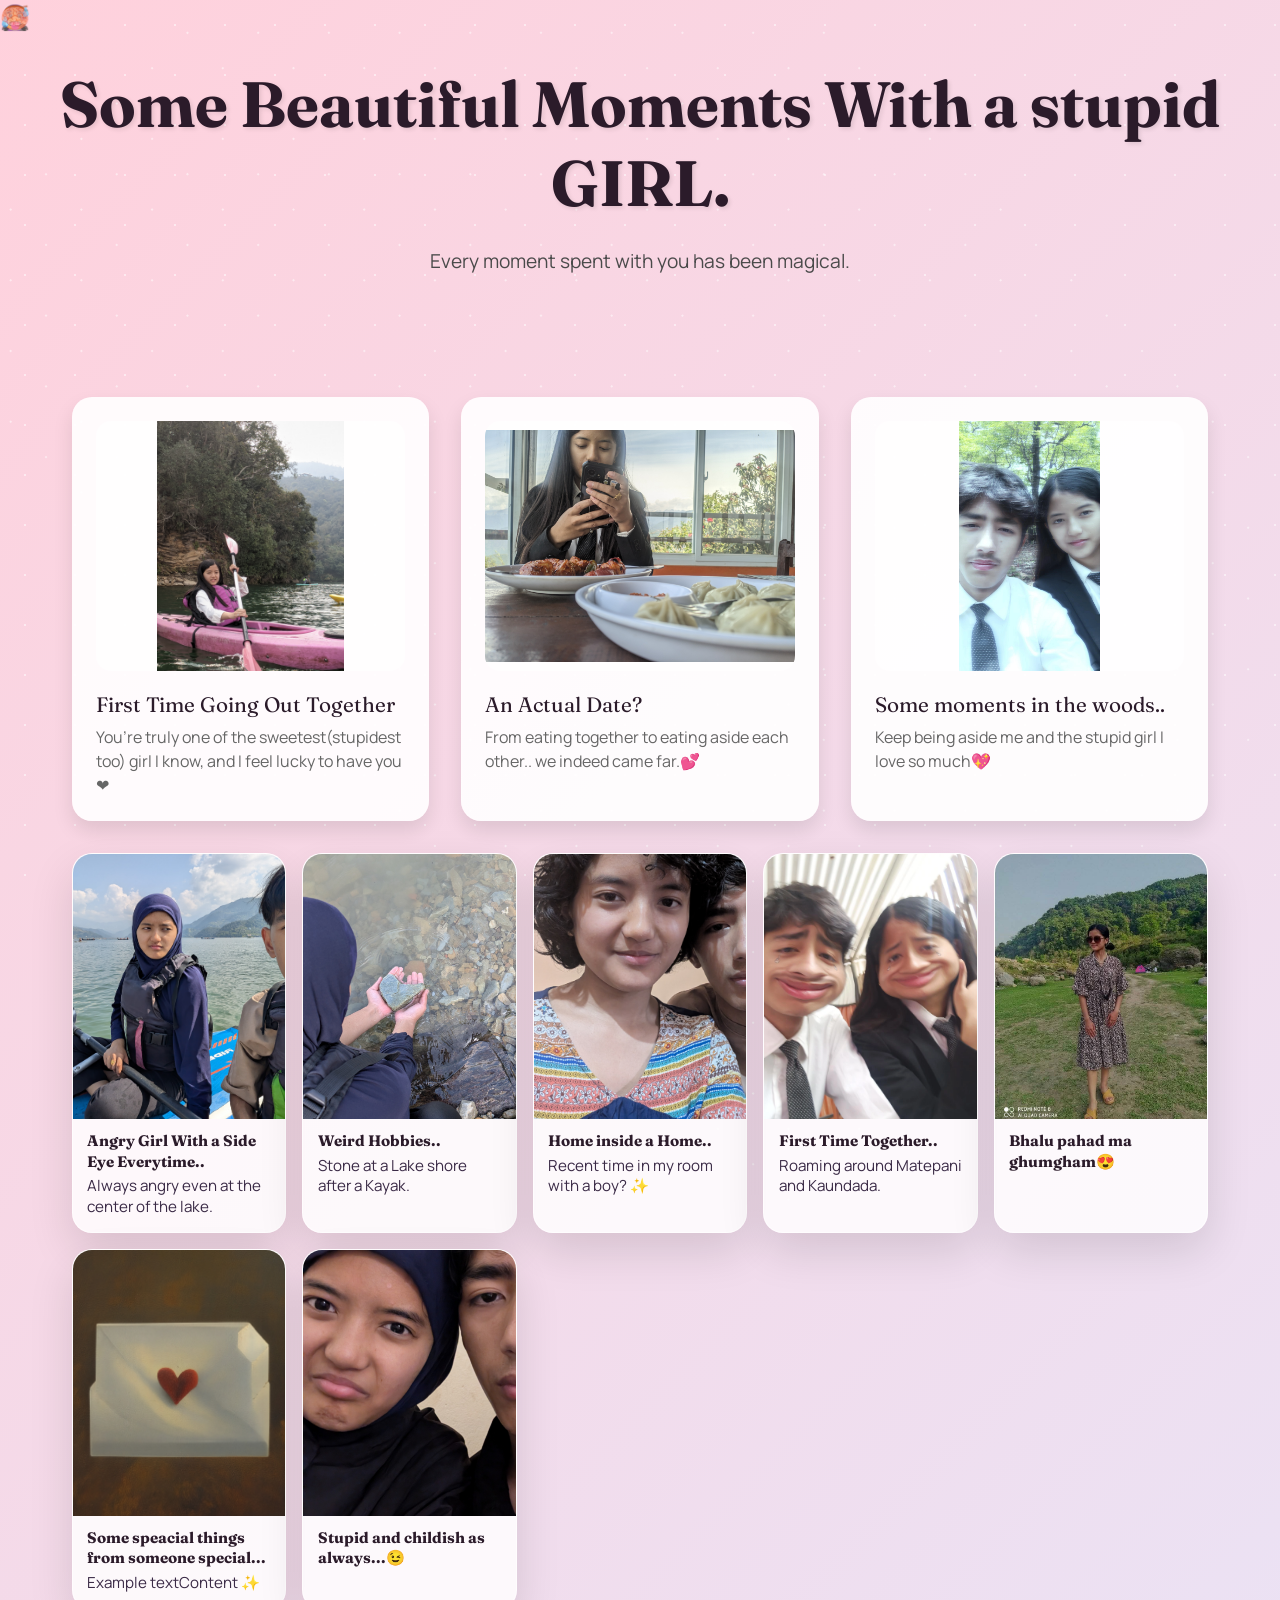
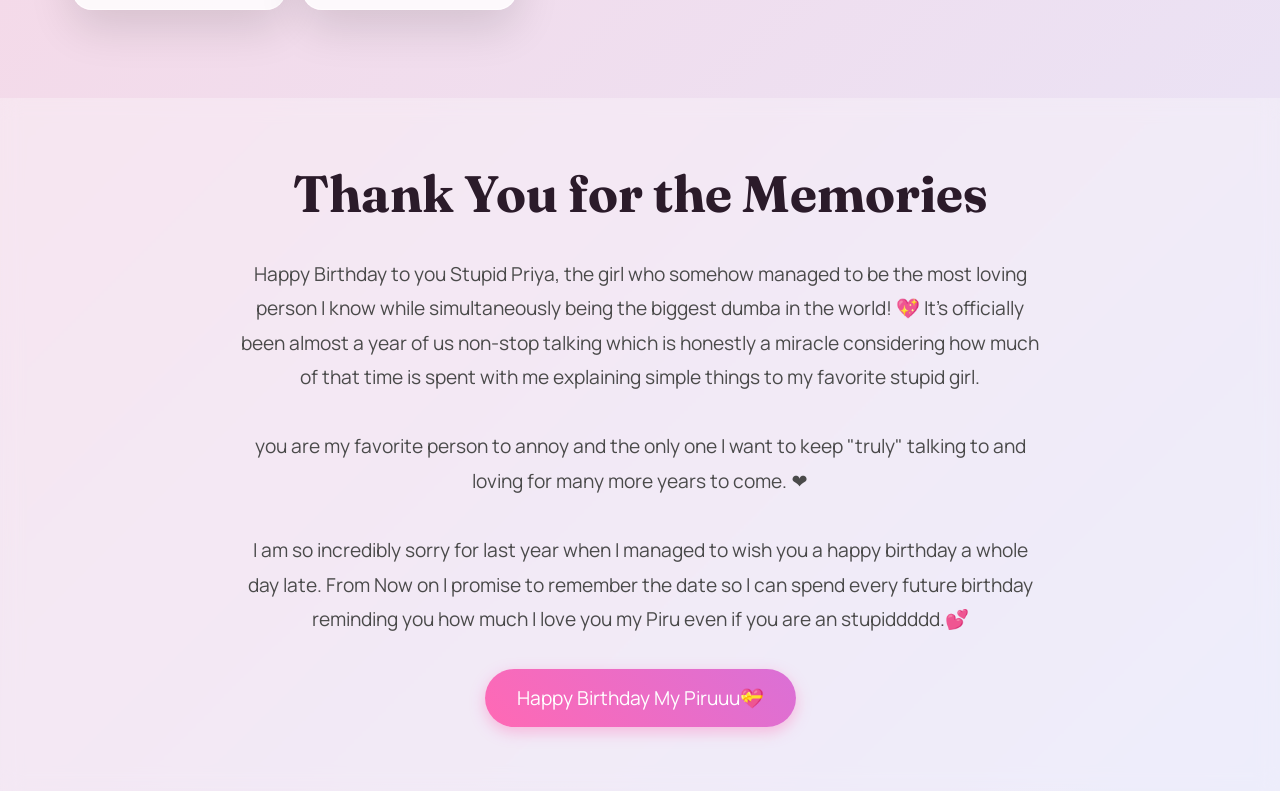
==== last.html @ 0ad27f25 "Add files via upload" ====
<!DOCTYPE html>
<html lang="en">

<head>
    <meta charset="UTF-8">
    <meta name="viewport" content="width=device-width, initial-scale=1.0">
    <title>Our Beautiful Memories ✨</title>
    <style>
        @import url('https://fonts.googleapis.com/css2?family=Fraunces:opsz,wght@9..144,500;9..144,700&family=Manrope:wght@400;600;700&display=swap');

        * {
            margin: 0;
            padding: 0;
            box-sizing: border-box;
        }

        body {
            min-height: 100vh;
            background: linear-gradient(135deg,
                    #ffd1dc 0%,
                    #e6e6fa 25%,
                    #ffefd5 50%,
                    #e6e6fa 75%,
                    #ffd1dc 100%);
            background-size: 400% 400%;
            animation: gradientFlow 15s ease infinite;
            font-family: 'Manrope', system-ui, -apple-system, Segoe UI, Roboto, Arial, sans-serif;
            overflow-x: hidden;
            color: #4a4a4a;
        }

        @keyframes gradientFlow {
            0% {
                background-position: 0% 50%;
            }

            50% {
                background-position: 100% 50%;
            }

            100% {
                background-position: 0% 50%;
            }
        }

        /* Enhanced Sparkle Effect */
        .magic-sparkles {
            position: fixed;
            top: 0;
            left: 0;
            width: 100%;
            height: 100%;
            pointer-events: none;
            z-index: 1;
        }

        .sparkle {
            position: absolute;
            width: 6px;
            height: 6px;
            border-radius: 50%;
            background-color: white;
            animation: twinkle var(--duration, 4s) ease-in-out infinite;
            opacity: 0;
        }

        @keyframes twinkle {

            0%,
            100% {
                opacity: 0;
                transform: scale(0.5);
            }

            50% {
                opacity: 0.8;
                transform: scale(1);
            }
        }

        /* Generate 50 sparkles with different positions and animations */
        .magic-sparkles::before,
        .magic-sparkles::after {
            content: '';
            position: absolute;
            width: 100%;
            height: 100%;
            background-image: radial-gradient(circle, white 1px, transparent 1px);
            background-size: 50px 50px;
            animation: sparkleLayer 8s linear infinite;
            opacity: 0.5;
        }

        .magic-sparkles::after {
            animation-delay: -4s;
            transform: rotate(45deg);
        }

        @keyframes sparkleLayer {
            0% {
                transform: translateY(0);
            }

            100% {
                transform: translateY(-50px);
            }
        }

        /* Floating Hearts */
        .floating-hearts {
            position: fixed;
            width: 100%;
            height: 100%;
            pointer-events: none;
            z-index: 2;
        }

        .heart {
            position: absolute;
            font-size: 1.5rem;
            color: rgba(255, 105, 180, 0.6);
            animation: floatHeart var(--float-duration, 6s) ease-in-out infinite;
            animation-delay: var(--delay, 0s);
        }

        @keyframes floatHeart {
            0% {
                transform: translate(0, 100vh) rotate(0deg);
            }

            100% {
                transform: translate(var(--translate-x, 0), -100vh) rotate(360deg);
            }
        }

        /* Welcome Section */
        .welcome {
            text-align: center;
            padding: 4rem 2rem;
            position: relative;
            z-index: 3;
        }

        .welcome h1 {
            font-family: 'Fraunces', serif;
            font-size: clamp(2.4rem, 5vw, 4.2rem);
            color: #2b1b2a;
            text-shadow: 2px 2px 4px rgba(0, 0, 0, 0.1);
            animation: fadeInScale 2s ease;
        }

        .welcome p {
            font-size: 1.2rem;
            max-width: 600px;
            margin: 1.5rem auto;
            line-height: 1.6;
            animation: fadeIn 2s ease 0.5s both;
        }

        /* Enhanced Memory Cards */
        .memory-container {
            max-width: 1200px;
            margin: 0 auto;
            padding: 2rem;
            display: grid;
            grid-template-columns: repeat(auto-fit, minmax(300px, 1fr));
            gap: 2rem;
            z-index: 3;
            position: relative;
        }

        .photo-mosaic {
            max-width: 1200px;
            margin: 0 auto;
            padding: 0 2rem 2.5rem;
            display: grid;
            grid-template-columns: repeat(auto-fit, minmax(180px, 1fr));
            gap: 1rem;
            position: relative;
            z-index: 3;
        }

        .photo-card {
            border-radius: 20px;
            background: rgba(255, 255, 255, 0.82);
            border: 1px solid rgba(255, 255, 255, 0.65);
            box-shadow: 0 18px 45px rgba(0, 0, 0, 0.12);
            overflow: hidden;
            transition: transform 0.35s ease, filter 0.35s ease, box-shadow 0.35s ease;
        }

        .photo-card:hover {
            transform: translateY(-6px) scale(1.01);
            box-shadow: 0 24px 60px rgba(0, 0, 0, 0.16);
            filter: saturate(1.05) contrast(1.02);
        }

        .photo-card img {
            width: 100%;
            aspect-ratio: 4 / 5;
            object-fit: cover;
            display: block;
            background: rgba(255, 255, 255, 0.6);
        }

        .photo-caption {
            padding: 0.75rem 0.9rem 0.95rem;
            font-size: 0.95rem;
            line-height: 1.35;
            color: #3a2a46;
        }

        .photo-caption strong {
            font-family: 'Fraunces', serif;
            font-weight: 700;
            display: block;
            color: #2b1b2a;
            margin-bottom: 0.25rem;
        }

        .memory-card {
            background: rgba(255, 255, 255, 0.9);
            border-radius: 20px;
            padding: 1.5rem;
            box-shadow: 0 10px 20px rgba(0, 0, 0, 0.1);
            transition: all 0.5s cubic-bezier(0.4, 0, 0.2, 1);
            position: relative;
            overflow: hidden;
        }

        .memory-card:hover {
            transform: translateY(-10px) scale(1.02);
            box-shadow: 0 15px 30px rgba(0, 0, 0, 0.15);
        }

        .memory-card::before {
            content: '';
            position: absolute;
            top: 0;
            left: 0;
            width: 100%;
            height: 100%;
            background: linear-gradient(45deg, transparent, rgba(255, 255, 255, 0.4), transparent);
            transform: translateX(-100%);
            transition: 0.5s;
        }

        .memory-card:hover::before {
            transform: translateX(100%);
        }

        .memory-img {
            width: 100%;
            height: 250px;
            object-fit: contain;
            background: rgba(255, 255, 255, 0.6);
            border-radius: 15px;
            margin-bottom: 1rem;
            transition: transform 0.5s ease;
        }

        .memory-card:hover .memory-img {
            transform: scale(1.05);
        }

        .memory-date {
            font-family: 'Fraunces', serif;
            color: #2b1b2a;
            font-size: 1.3rem;
            margin-bottom: 0.5rem;
        }

        .memory-caption {
            font-size: 1rem;
            line-height: 1.5;
            color: #666;
        }

        /* Final Message Section */
        .final-message {
            text-align: center;
            padding: 4rem 2rem;
            background: rgba(255, 255, 255, 0.3);
            backdrop-filter: blur(10px);
            margin-top: 3rem;
            position: relative;
            z-index: 3;
        }

        .final-message h2 {
            font-family: 'Fraunces', serif;
            font-size: clamp(2rem, 4vw, 3.2rem);
            color: #2b1b2a;
            margin-bottom: 2rem;
            animation: heartbeat 2s infinite;
        }

        @keyframes heartbeat {

            0%,
            100% {
                transform: scale(1);
            }

            50% {
                transform: scale(1.1);
            }
        }

        .final-message p {
            font-size: 1.2rem;
            max-width: 800px;
            margin: 0 auto 2rem;
            line-height: 1.8;
        }

        .goodbye-btn {
            display: inline-block;
            padding: 1rem 2rem;
            font-size: 1.2rem;
            background: linear-gradient(45deg, #ff69b4, #da70d6);
            color: white;
            border: none;
            border-radius: 50px;
            cursor: pointer;
            text-decoration: none;
            transition: all 0.3s ease;
            box-shadow: 0 5px 15px rgba(255, 105, 180, 0.4);
            animation: float 3s infinite ease-in-out;
        }

        .goodbye-btn:hover {
            transform: translateY(-5px);
            box-shadow: 0 8px 20px rgba(255, 105, 180, 0.6);
        }

        @keyframes float {

            0%,
            100% {
                transform: translateY(0);
            }

            50% {
                transform: translateY(-10px);
            }
        }

        /* Animations */
        @keyframes fadeInScale {
            0% {
                opacity: 0;
                transform: scale(0.8);
            }

            100% {
                opacity: 1;
                transform: scale(1);
            }
        }

        @keyframes fadeIn {
            0% {
                opacity: 0;
            }

            100% {
                opacity: 1;
            }
        }

        /* Generate Hearts */
        .js-generate-hearts {
            position: fixed;
            width: 100%;
            height: 100%;
            pointer-events: none;
            z-index: 2;
        }

        /* Custom Scrollbar */
        ::-webkit-scrollbar {
            width: 12px;
        }

        ::-webkit-scrollbar-track {
            background: rgba(255, 255, 255, 0.4);
        }

        ::-webkit-scrollbar-thumb {
            background: linear-gradient(45deg, #ff69b4, #da70d6);
            border-radius: 6px;
        }

        /* Responsive Design */
        @media (max-width: 768px) {
            .welcome h1 {
                font-size: 3rem;
            }

            .memory-container {
                grid-template-columns: 1fr;
            }

            .final-message h2 {
                font-size: 2.5rem;
            }

            .photo-mosaic {
                padding: 0 1.25rem 2rem;
                grid-template-columns: repeat(2, 1fr);
            }
        }
    </style>
</head>

<body>
    <div class="magic-sparkles"></div>
    <div class="floating-hearts">
        <!-- Hearts will be generated via CSS -->
        <div class="heart" style="--float-duration: 6s; --delay: 0s; --translate-x: 20px;">🧕</div>
        <div class="heart" style="--float-duration: 8s; --delay: 1s; --translate-x: -30px;">👧🏻</div>
        <div class="heart" style="--float-duration: 7s; --delay: 2s; --translate-x: 40px;">🍜</div>
        <div class="heart" style="--float-duration: 9s; --delay: 3s; --translate-x: -20px;">🥵</div>
        <div class="heart" style="--float-duration: 5s; --delay: 4s; --translate-x: 30px;">🧠</div>
    </div>

    <section class="welcome">
        <h1>Some Beautiful Moments With a stupid GIRL.</h1>
        <p>Every moment spent with you has been magical.</p>
    </section>

    <div class="memory-container">
        <div class="memory-card">
            <img src="./PXL_20250312_142801087.jpg" alt="First Date" class="memory-img">
            <div class="memory-date">First Time Going Out Together</div>
            <div class="memory-caption">You’re truly one of the sweetest(stupidest too) girl I know, and I feel lucky to have you❤️</div>
        </div>
        <div class="memory-card">
            <img src="./PXL_20250412_1223159880.jpg" alt="Beach Day" class="memory-img">
            <div class="memory-date">An Actual Date?</div>
            <div class="memory-caption">From eating together to eating aside each other.. we indeed came far.💕</div>
        </div>
        <div class="memory-card">
            <img src="./IMG_20250419_131625_258.webp" alt="Movie Night" class="memory-img">
            <div class="memory-date">Some moments in the woods..</div>
            <div class="memory-caption">Keep being aside me and the stupid girl I love so much💖</div>
        </div>

    </div>

    <div class="photo-mosaic" aria-hidden="true">
        <div class="photo-card">
            <img src="./PXL_20251025_071159906.MP.jpg" alt="">
            <div class="photo-caption"><strong>Angry Girl With a Side Eye Everytime..</strong>Always angry even at the center of the lake.</div>
        </div>
        <div class="photo-card">
            <img src="./PXL_20251025_083645585.jpg" alt="">
            <div class="photo-caption"><strong>Weird Hobbies..</strong>Stone at a Lake shore after a Kayak.</div>
        </div>
        <div class="photo-card">
            <img src="./PXL_20260314_093806962~2.jpg" alt="">
            <div class="photo-caption"><strong>Home inside a Home..</strong>Recent time in my room with a boy? ✨</div>
        </div>
        <div class="photo-card">
            <img src="./IMG_20250419_122041_543.webp" alt="">
            <div class="photo-caption"><strong>First Time Together..</strong>Roaming around Matepani and Kaundada.</div>
        </div>
        <div class="photo-card">
            <img src="./FB_IMG_1773400015230.jpg" alt="">
            <div class="photo-caption"><strong>Bhalu pahad ma ghumgham😍</strong></div>
        </div>
        <div class="photo-card">
            <img src="./PXL_20250715_231048779~3.jpg" alt="">
            <div class="photo-caption"><strong>Some speacial things from someone special...</strong>Example textContent ✨</div>
        </div>
        <div class="photo-card">
            <img src="./PXL_20260311_073526669~2.jpg" alt="">
            <div class="photo-caption"><strong>Stupid and childish as always...😉</strong></div>
        </div>
    </div>

    <section class="final-message">
        <h2>Thank You for the Memories</h2>
        <p>Happy Birthday to you Stupid Priya, the girl who somehow managed to be the most loving person I know while simultaneously being the biggest dumba in the world! 💖
             It’s officially been almost a year of us non-stop talking
             which is honestly a miracle considering how much of that time is spent with me explaining simple things to my favorite stupid girl.
             <br><br>you are my favorite person to annoy and the only one I want to keep "truly" talking to and loving  for many more years to come. ❤️
             <br><br>

            I am so incredibly sorry for last year when I managed to wish you a happy birthday a whole day late. From Now on I promise to remember the date so I can spend every future birthday reminding you how much I love you my Piru even if you are an stupiddddd.💕</p>
        <a href="#" class="goodbye-btn">Happy Birthday My Piruuu💝</a>
    </section>
</body>

</html>
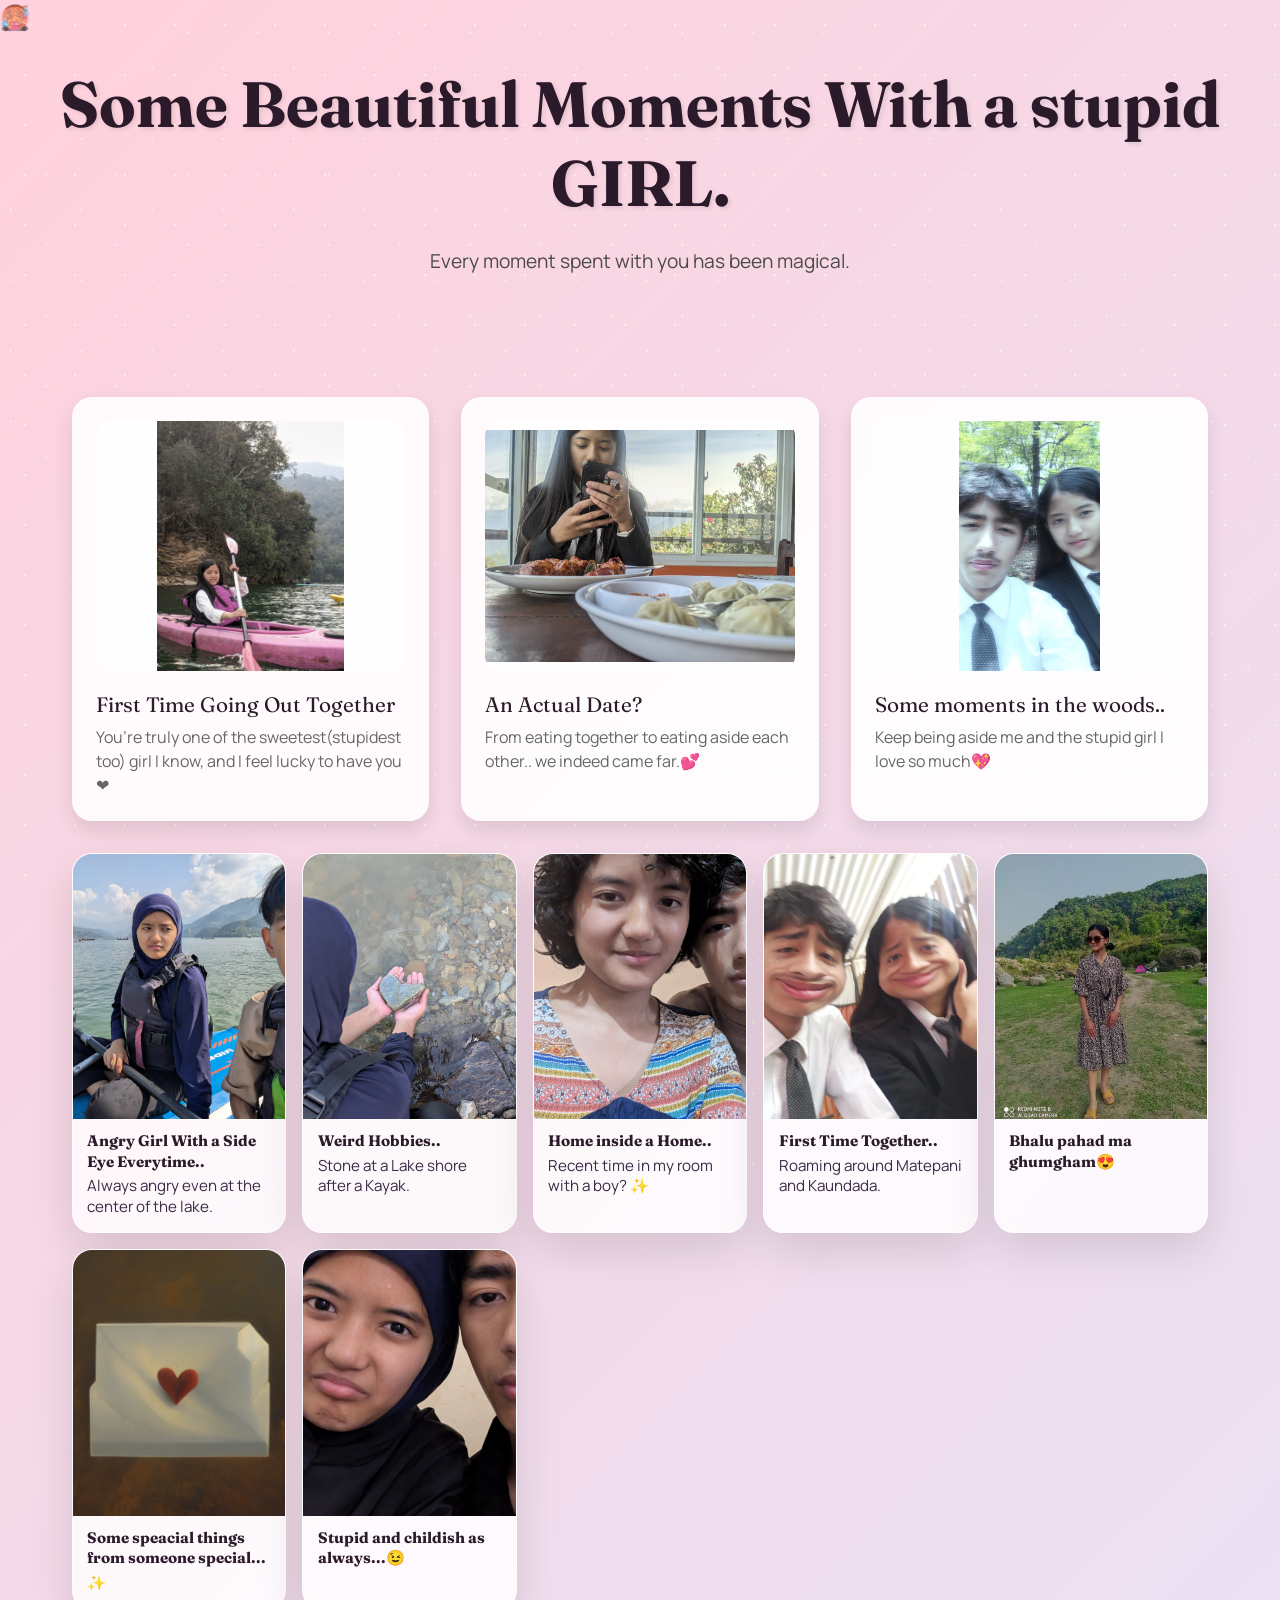
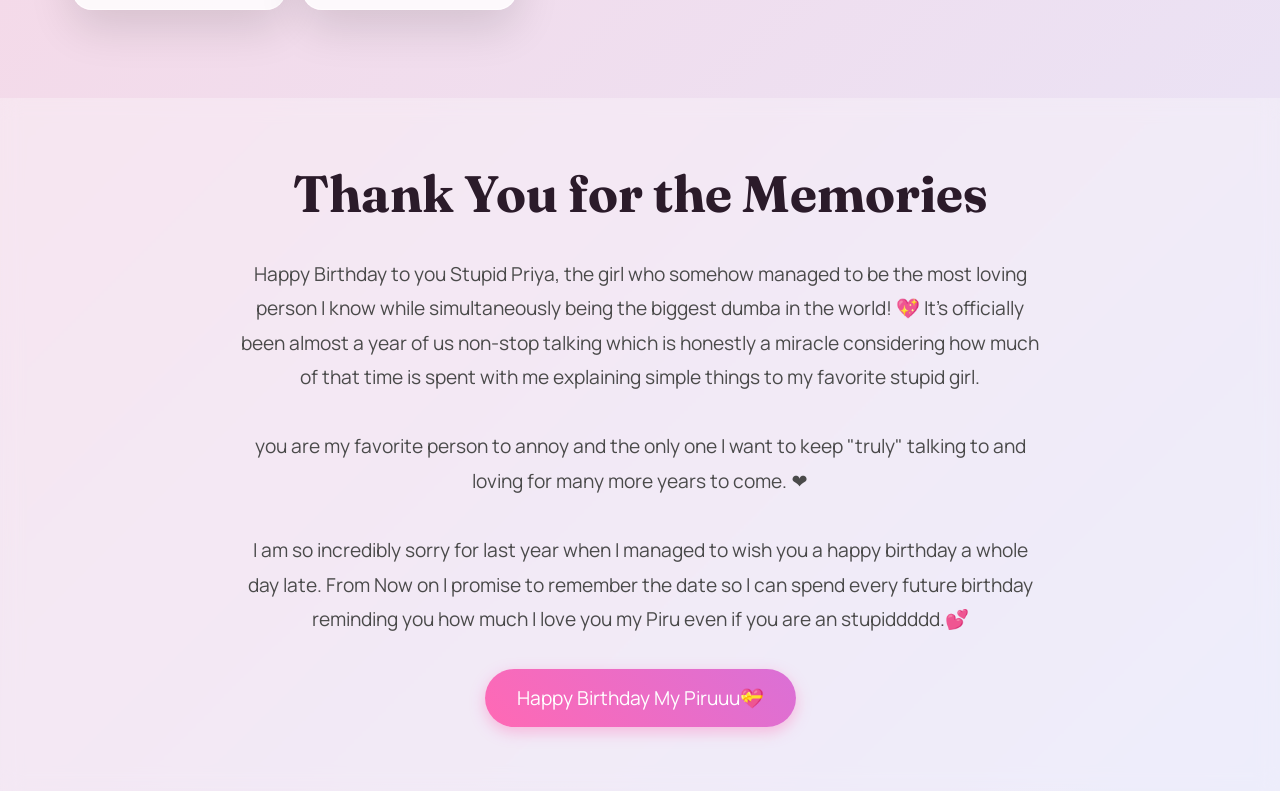
==== commit 141394a8: "Update last.html" ====
--- a/last.html
+++ b/last.html
@@ -472,7 +472,7 @@
         </div>
         <div class="photo-card">
             <img src="./PXL_20250715_231048779~3.jpg" alt="">
-            <div class="photo-caption"><strong>Some speacial things from someone special...</strong>Example textContent ✨</div>
+            <div class="photo-caption"><strong>Some speacial things from someone special...</strong>✨</div>
         </div>
         <div class="photo-card">
             <img src="./PXL_20260311_073526669~2.jpg" alt="">
@@ -493,4 +493,4 @@
     </section>
 </body>
 
-</html>+</html>
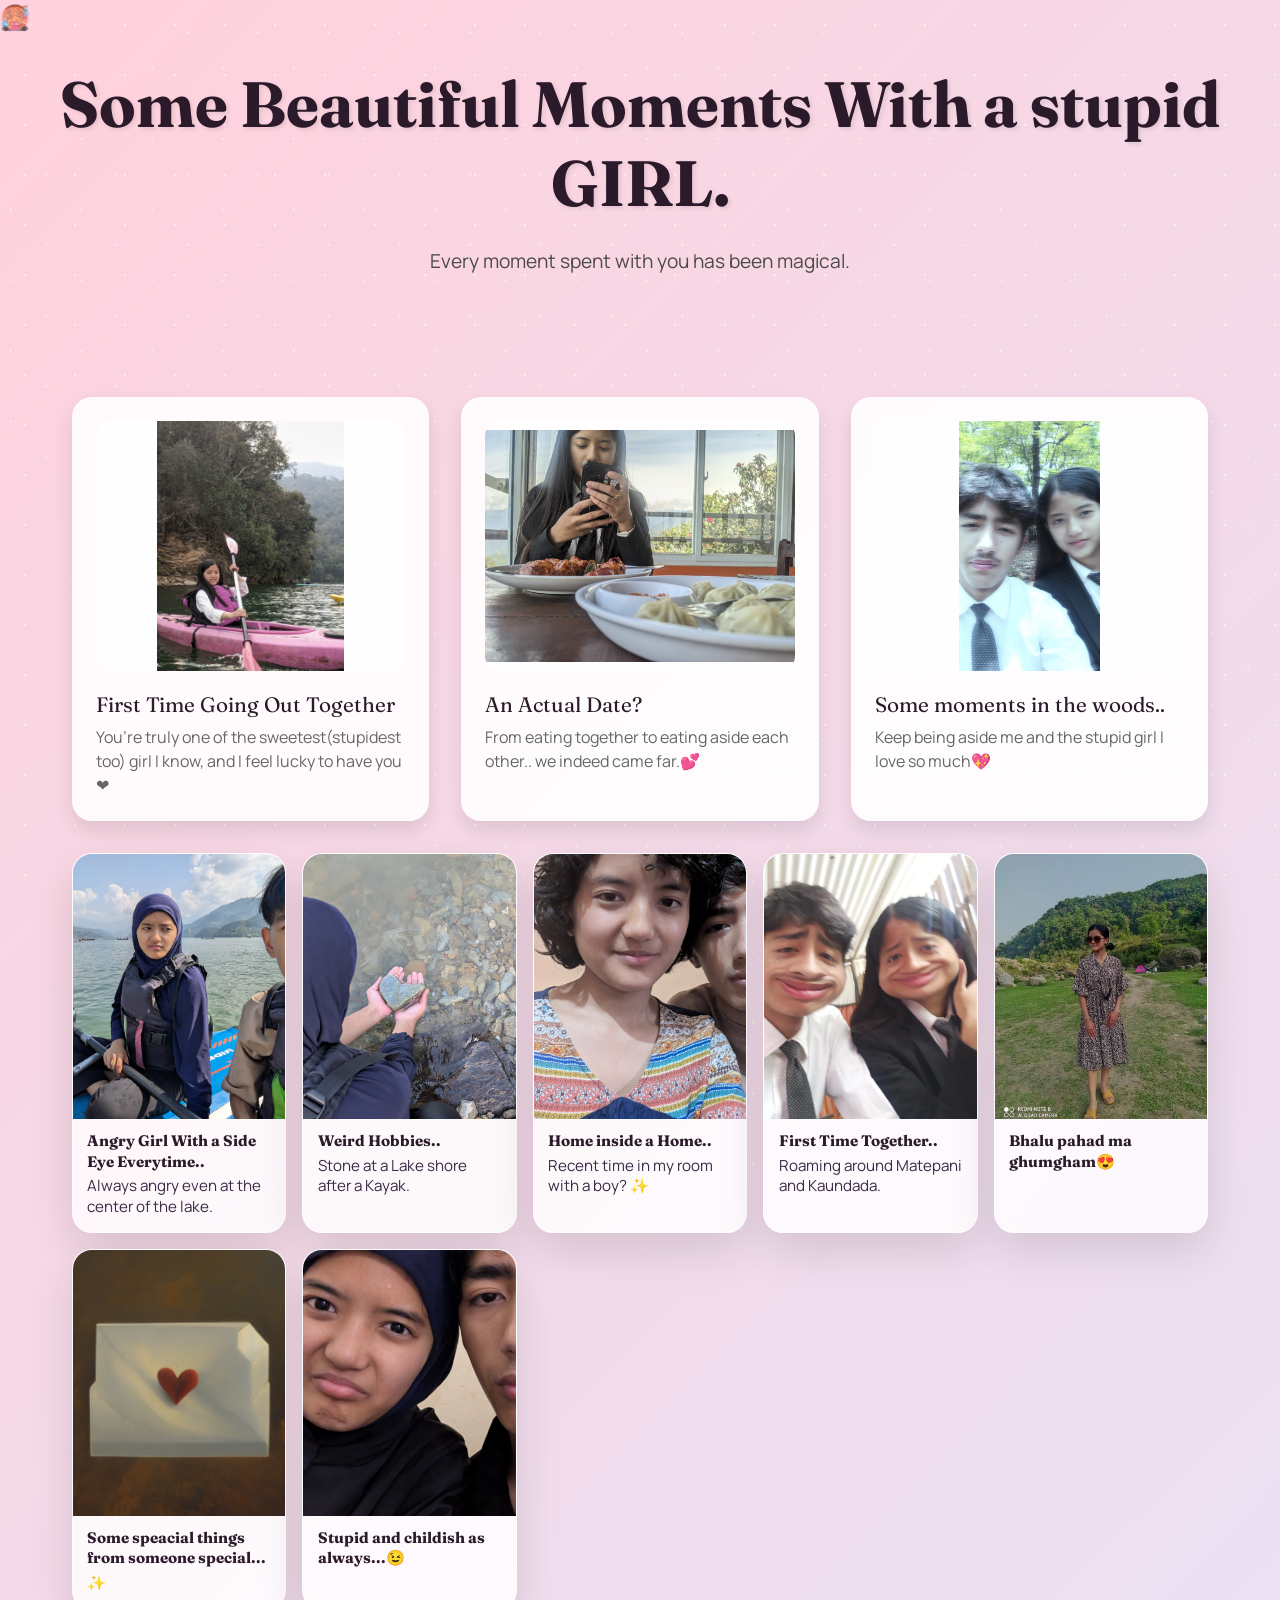
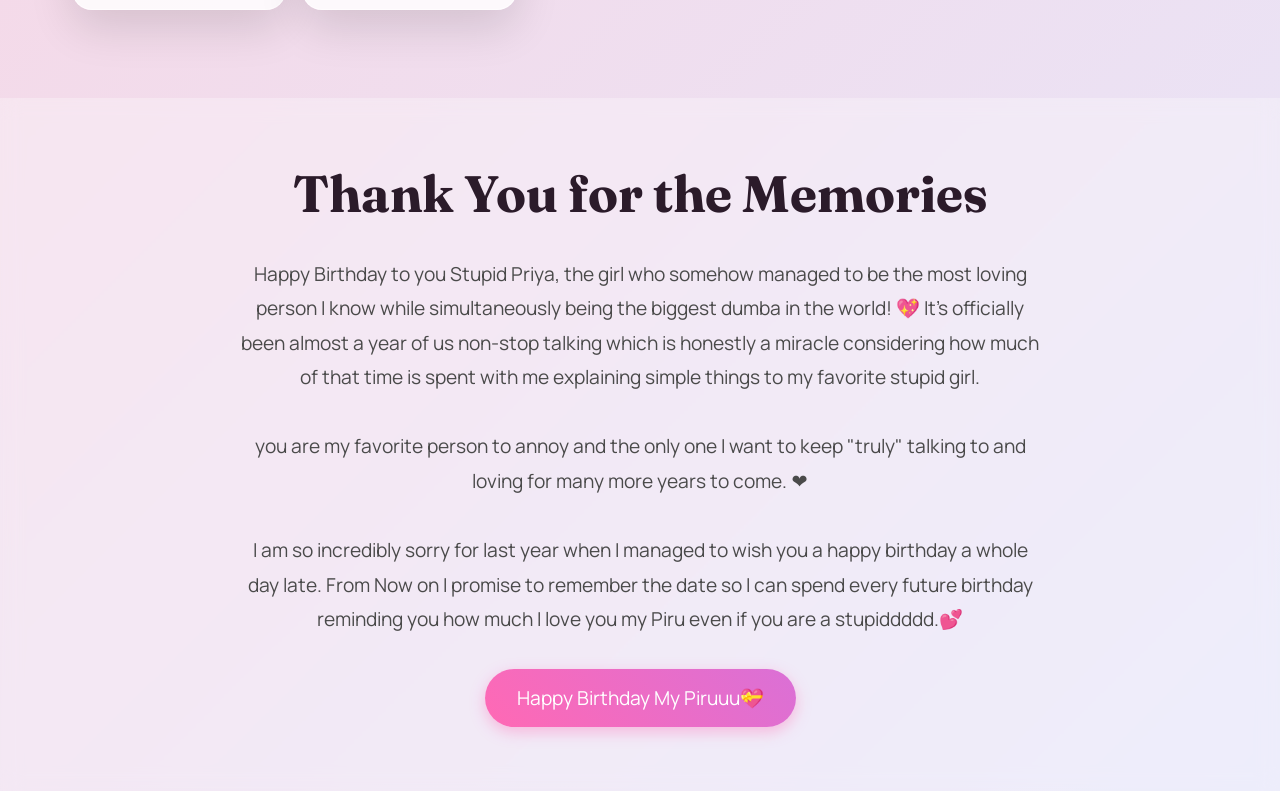
==== commit 86d3dd6c: "Update last.html" ====
--- a/last.html
+++ b/last.html
@@ -488,7 +488,7 @@
              <br><br>you are my favorite person to annoy and the only one I want to keep "truly" talking to and loving  for many more years to come. ❤️
              <br><br>
 
-            I am so incredibly sorry for last year when I managed to wish you a happy birthday a whole day late. From Now on I promise to remember the date so I can spend every future birthday reminding you how much I love you my Piru even if you are an stupiddddd.💕</p>
+            I am so incredibly sorry for last year when I managed to wish you a happy birthday a whole day late. From Now on I promise to remember the date so I can spend every future birthday reminding you how much I love you my Piru even if you are a stupiddddd.💕</p>
         <a href="#" class="goodbye-btn">Happy Birthday My Piruuu💝</a>
     </section>
 </body>
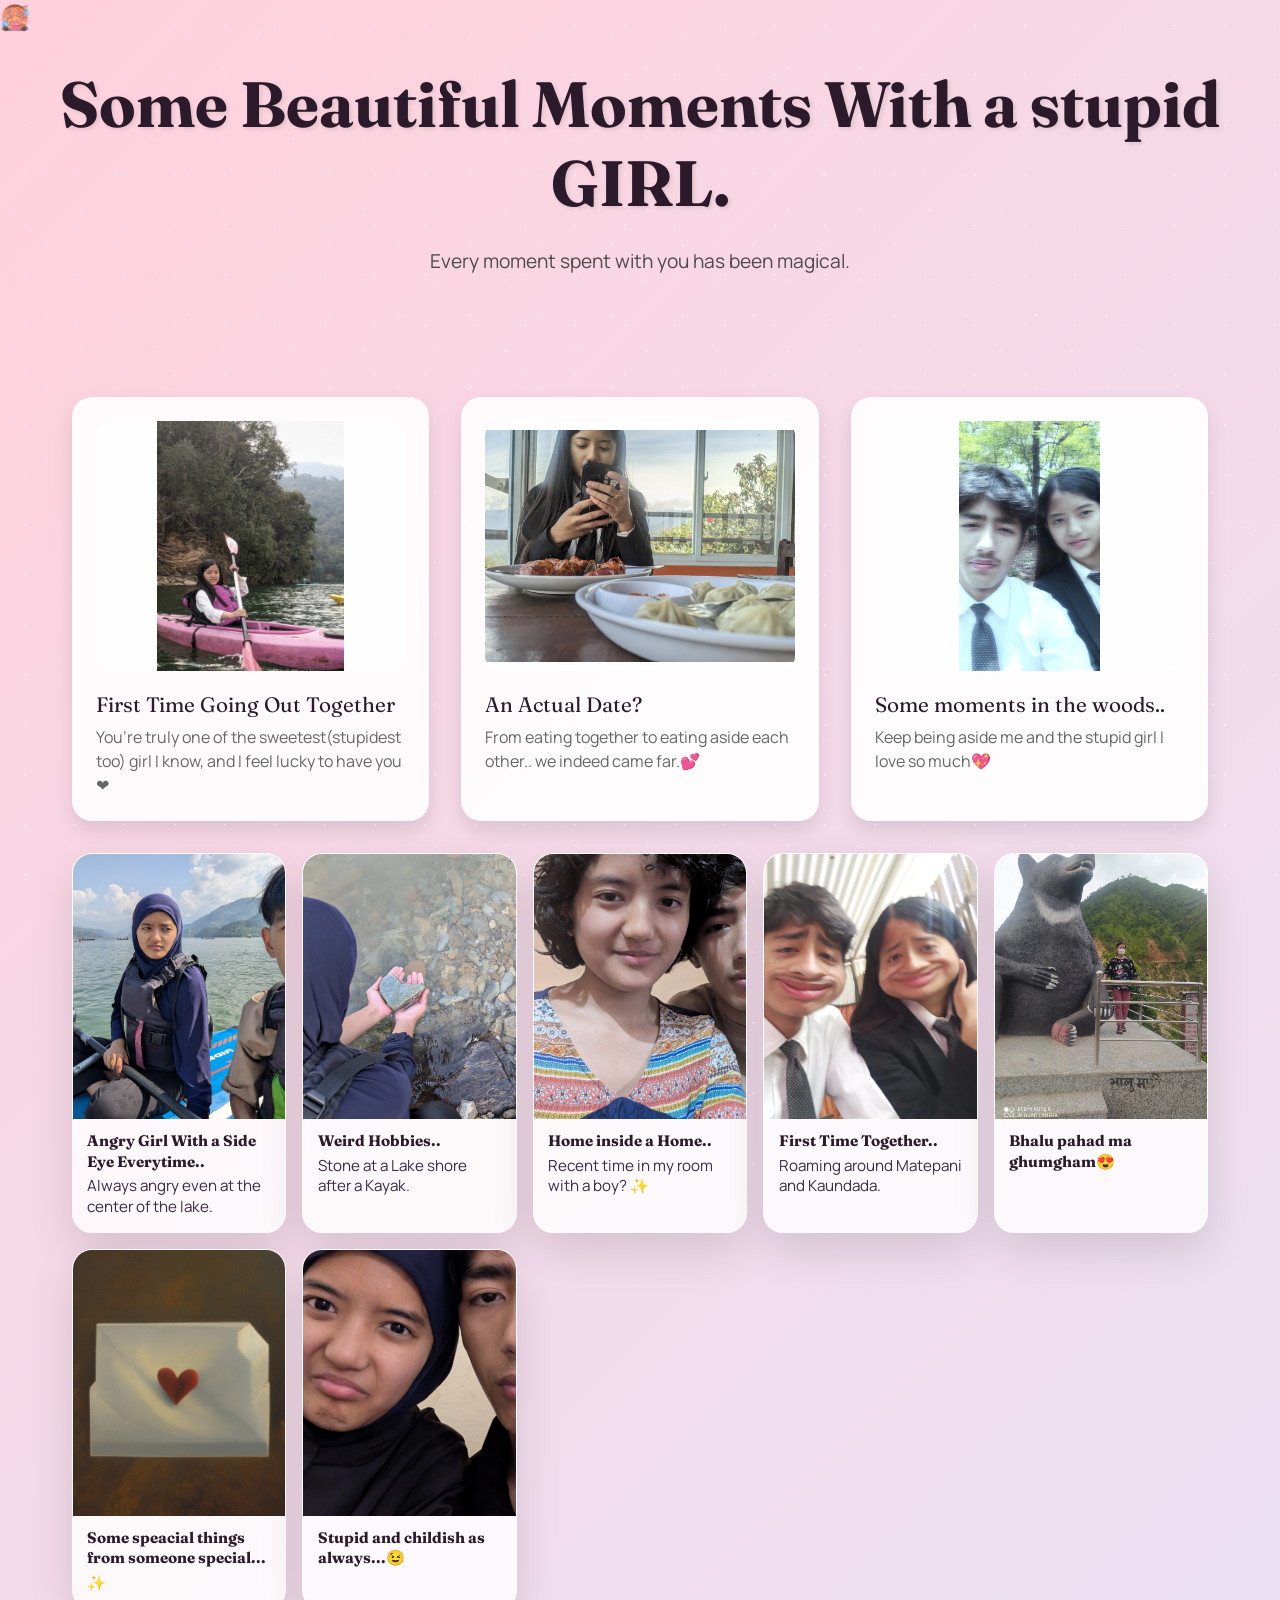
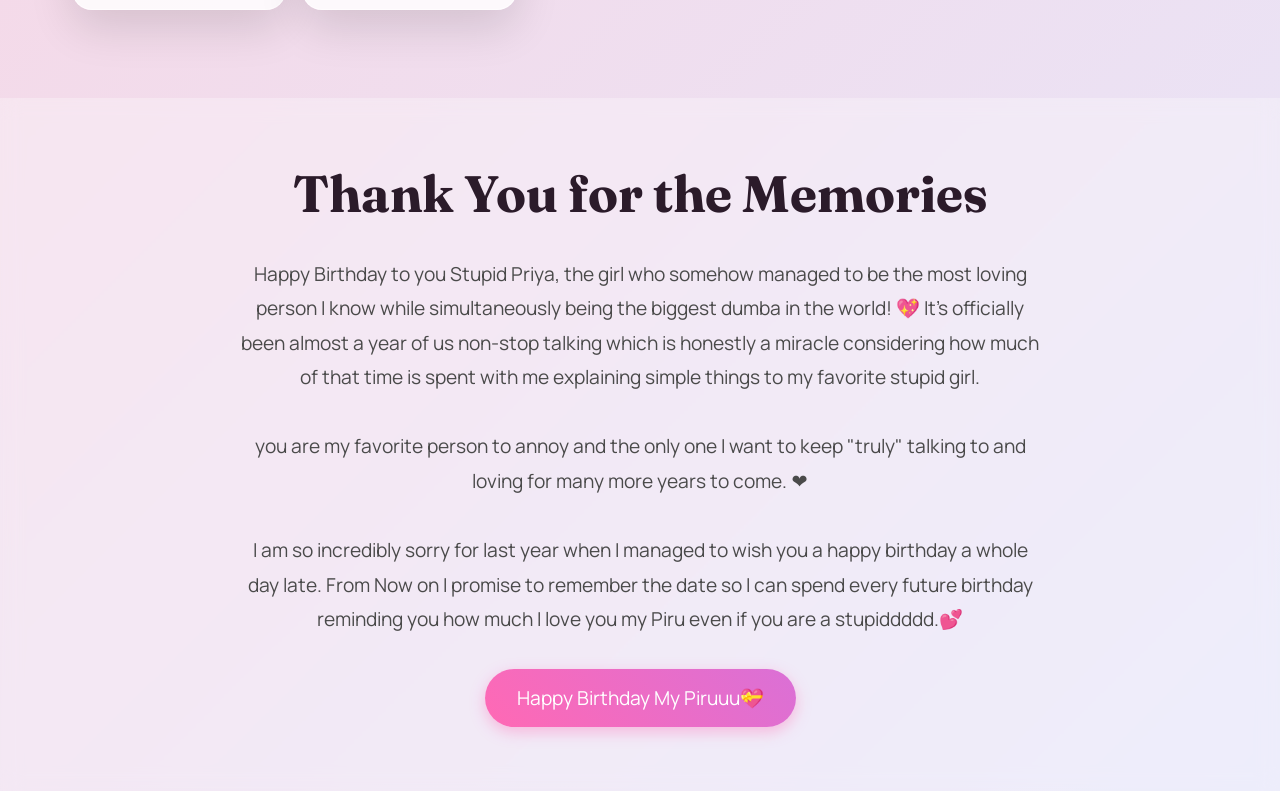
==== commit 744b0458: "Update last.html" ====
--- a/last.html
+++ b/last.html
@@ -467,7 +467,7 @@
             <div class="photo-caption"><strong>First Time Together..</strong>Roaming around Matepani and Kaundada.</div>
         </div>
         <div class="photo-card">
-            <img src="./FB_IMG_1773400015230.jpg" alt="">
+            <img src="./bhalupahad.jpg" alt="">
             <div class="photo-caption"><strong>Bhalu pahad ma ghumgham😍</strong></div>
         </div>
         <div class="photo-card">
